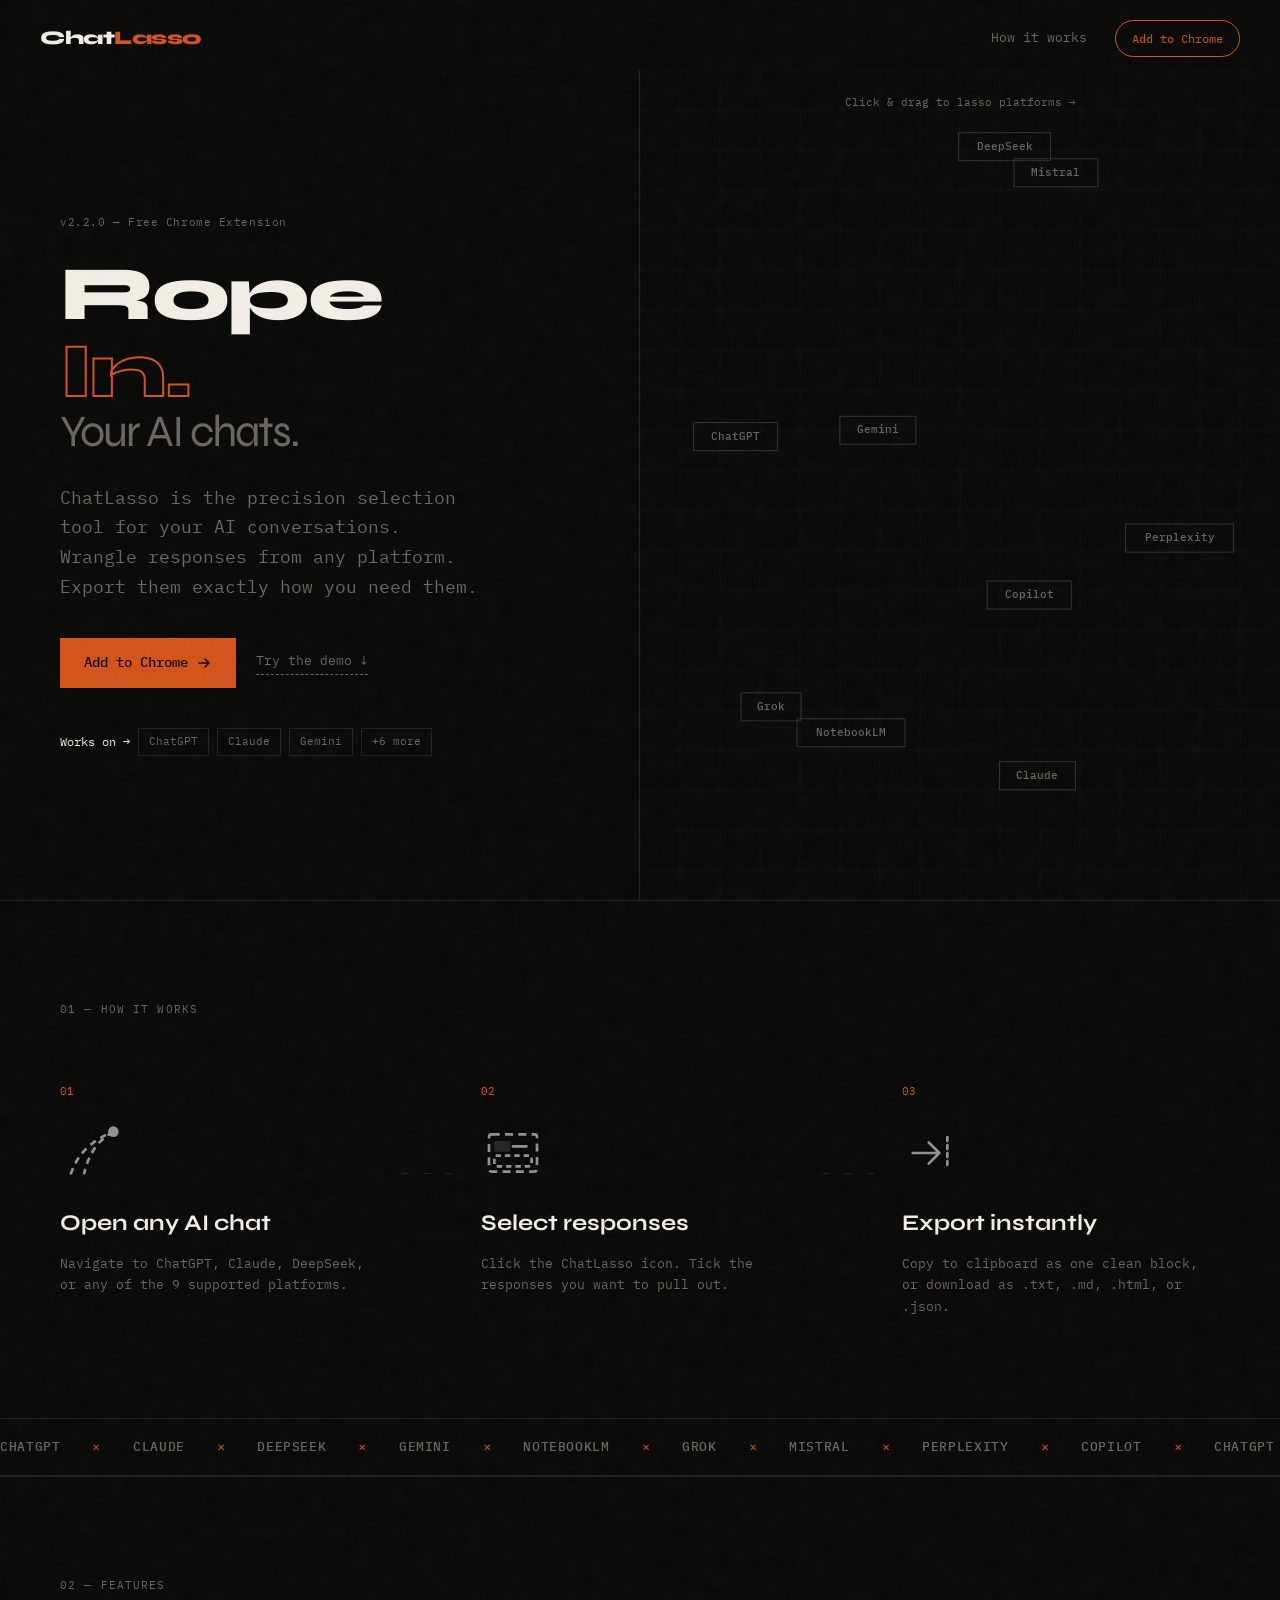
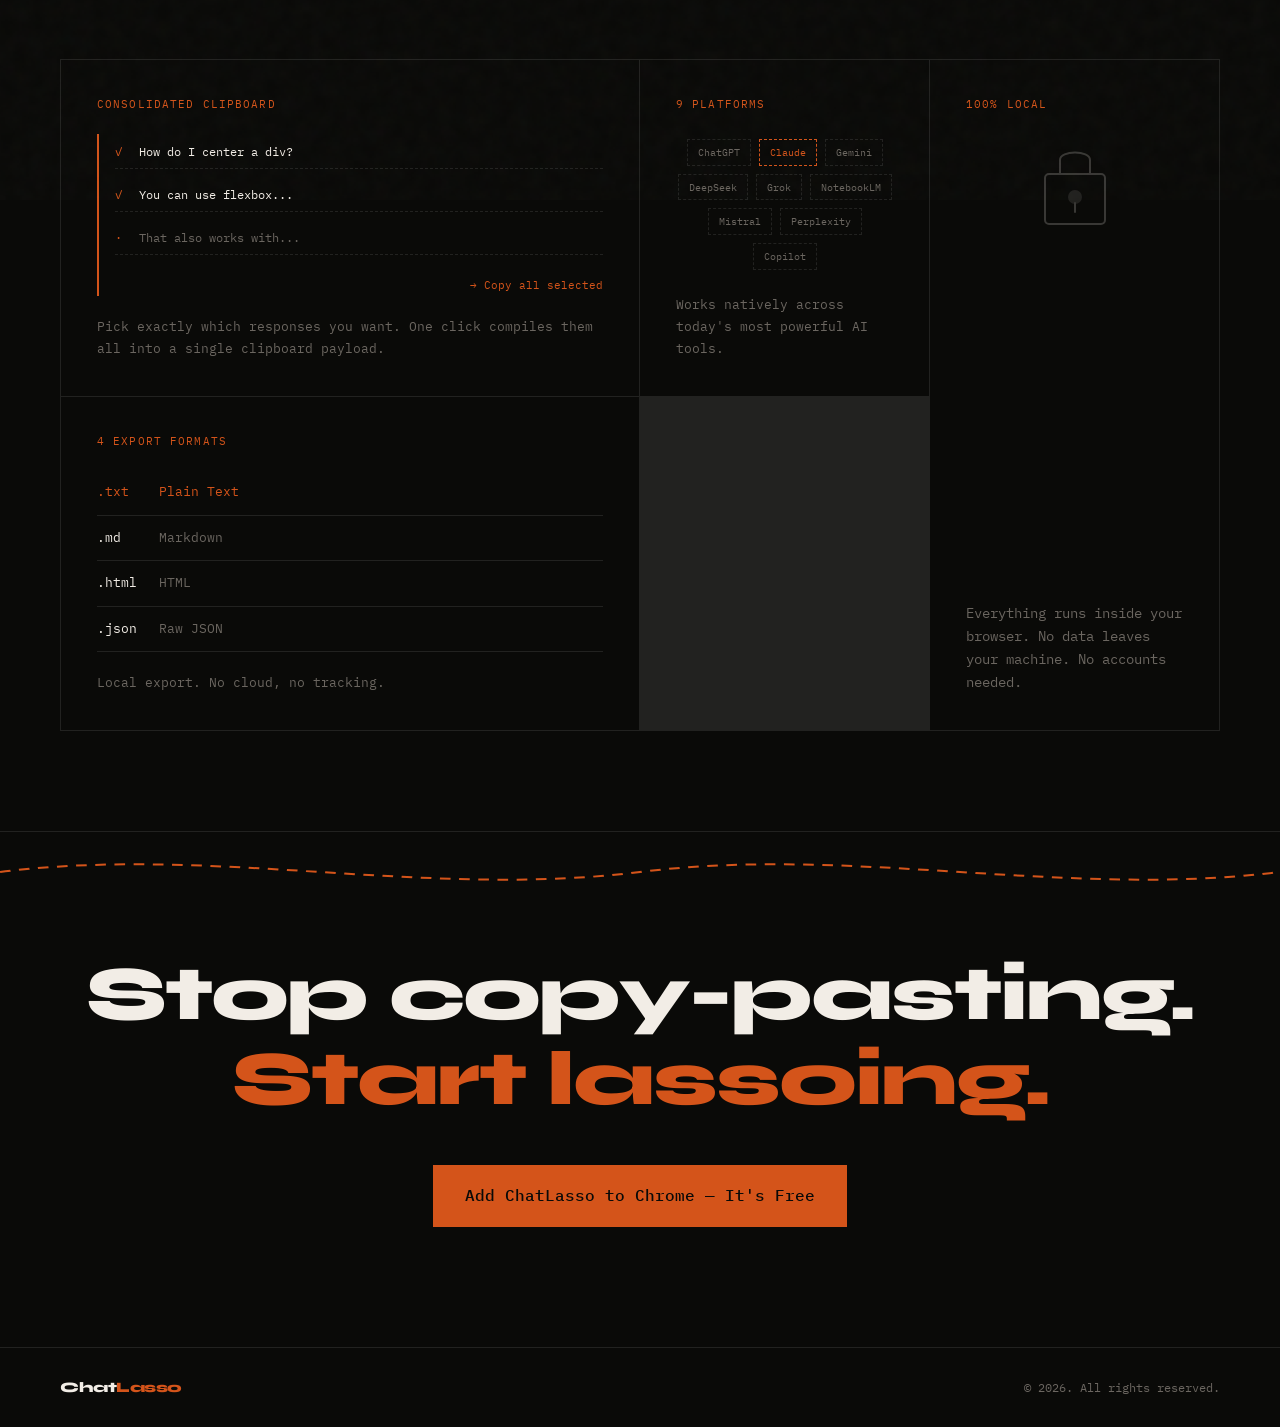
==== chatlasso/index.html @ 6cc5a61e "Add ChatLasso landing page and Privacy Policy" ====
<!DOCTYPE html>
<html lang="en">
<head>
    <meta charset="UTF-8">
    <meta name="viewport" content="width=device-width, initial-scale=1.0">
    <title>ChatLasso — Rope In Your AI Chats</title>
    <meta name="description" content="Draw a lasso around any AI conversation. Select, grab, and export. Works on ChatGPT, Claude, Gemini, DeepSeek, Grok, and more.">
    <link rel="preconnect" href="https://fonts.googleapis.com">
    <link href="https://fonts.googleapis.com/css2?family=Syne:wght@400;700;800&family=IBM+Plex+Mono:wght@400;500&display=swap" rel="stylesheet">
    <link rel="stylesheet" href="style.css">
</head>
<body>

<!-- Grain texture overlay -->
<div class="grain" aria-hidden="true"></div>

<!-- NAV -->
<nav id="nav">
    <a href="/" class="wordmark">Chat<span>Lasso</span></a>
    <div class="nav-right">
        <a href="#how" class="nav-link">How it works</a>
        <a href="#" class="cta-pill" id="navCta">Add to Chrome</a>
    </div>
</nav>

<!-- HERO -->
<section class="hero" id="hero">

    <!-- Left column: Typography -->
    <div class="hero-text">
        <p class="eyebrow mono">v2.2.0 — Free Chrome Extension</p>
        <h1>
            <span class="block-line">Rope</span>
            <span class="block-line accent-stroke">In.</span>
            <span class="block-line thin">Your AI chats.</span>
        </h1>
        <p class="hero-body">
            ChatLasso is the precision selection tool for your AI conversations. 
            Wrangle responses from any platform. Export them exactly how you need them.
        </p>
        <div class="hero-actions">
            <a href="#" class="btn-solid" id="heroCta">
                <span>Add to Chrome</span>
                <svg width="16" height="16" viewBox="0 0 16 16" fill="none"><path d="M3 8h10M9 4l4 4-4 4" stroke="currentColor" stroke-width="1.5" stroke-linecap="round" stroke-linejoin="round"/></svg>
            </a>
            <a href="#demo" class="btn-ghost">Try the demo ↓</a>
        </div>
        <div class="platform-list">
            <span class="mono small">Works on →</span>
            <span class="chip">ChatGPT</span>
            <span class="chip">Claude</span>
            <span class="chip">Gemini</span>
            <span class="chip">+6 more</span>
        </div>
    </div>

    <!-- Right column: Live lasso demo -->
    <div class="hero-demo" id="demo">
        <p class="demo-hint mono" id="demoHint">Click &amp; drag to lasso platforms →</p>
        <canvas id="lassoCanvas"></canvas>
        <!-- Floating platform chips rendered by JS -->
        <div class="captured-list" id="capturedList">
            <p class="mono small" id="capturedLabel" style="display:none;">Captured</p>
            <div id="capturedItems"></div>
        </div>
    </div>

</section>

<!-- HOW IT WORKS -->
<section class="how" id="how">
    <p class="section-label mono">01 — How it works</p>
    <div class="steps">
        <div class="step">
            <div class="step-num mono">01</div>
            <div class="step-icon">
                <svg viewBox="0 0 48 48" fill="none" stroke="currentColor" stroke-width="2">
                    <path d="M8 40 C12 28 20 16 40 8" stroke-dasharray="5 4"/>
                    <circle cx="40" cy="8" r="3" fill="currentColor"/>
                    <path d="M40 8 C30 14 22 22 18 40" stroke-dasharray="5 4"/>
                </svg>
            </div>
            <h3>Open any AI chat</h3>
            <p>Navigate to ChatGPT, Claude, DeepSeek, or any of the 9 supported platforms.</p>
        </div>
        <div class="step-divider" aria-hidden="true">— — —</div>
        <div class="step">
            <div class="step-num mono">02</div>
            <div class="step-icon">
                <svg viewBox="0 0 48 48" fill="none" stroke="currentColor" stroke-width="2">
                    <rect x="6" y="10" width="36" height="28" rx="2" stroke-dasharray="6 4"/>
                    <rect x="10" y="15" width="12" height="8" rx="1" fill="currentColor" opacity="0.2" stroke="none"/>
                    <rect x="10" y="26" width="28" height="8" rx="1" stroke="currentColor" stroke-dasharray="4 3"/>
                    <path d="M24 19 h10" stroke-linecap="round"/>
                </svg>
            </div>
            <h3>Select responses</h3>
            <p>Click the ChatLasso icon. Tick the responses you want to pull out.</p>
        </div>
        <div class="step-divider" aria-hidden="true">— — —</div>
        <div class="step">
            <div class="step-num mono">03</div>
            <div class="step-icon">
                <svg viewBox="0 0 48 48" fill="none" stroke="currentColor" stroke-width="2">
                    <path d="M8 24 H28 M20 16 L28 24 L20 32" stroke-linecap="round" stroke-linejoin="round"/>
                    <path d="M34 12 V36" stroke-linecap="round" stroke-dasharray="3 3"/>
                </svg>
            </div>
            <h3>Export instantly</h3>
            <p>Copy to clipboard as one clean block, or download as .txt, .md, .html, or .json.</p>
        </div>
    </div>
</section>

<!-- PLATFORMS TICKER -->
<div class="ticker-wrapper" aria-label="Supported platforms">
    <div class="ticker">
        <div class="ticker-track">
            <span>ChatGPT</span><span class="dot" aria-hidden="true">✕</span>
            <span>Claude</span><span class="dot" aria-hidden="true">✕</span>
            <span>DeepSeek</span><span class="dot" aria-hidden="true">✕</span>
            <span>Gemini</span><span class="dot" aria-hidden="true">✕</span>
            <span>NotebookLM</span><span class="dot" aria-hidden="true">✕</span>
            <span>Grok</span><span class="dot" aria-hidden="true">✕</span>
            <span>Mistral</span><span class="dot" aria-hidden="true">✕</span>
            <span>Perplexity</span><span class="dot" aria-hidden="true">✕</span>
            <span>Copilot</span><span class="dot" aria-hidden="true">✕</span>
            <!-- Duplicate -->
            <span>ChatGPT</span><span class="dot" aria-hidden="true">✕</span>
            <span>Claude</span><span class="dot" aria-hidden="true">✕</span>
            <span>DeepSeek</span><span class="dot" aria-hidden="true">✕</span>
            <span>Gemini</span><span class="dot" aria-hidden="true">✕</span>
            <span>NotebookLM</span><span class="dot" aria-hidden="true">✕</span>
            <span>Grok</span><span class="dot" aria-hidden="true">✕</span>
            <span>Mistral</span><span class="dot" aria-hidden="true">✕</span>
            <span>Perplexity</span><span class="dot" aria-hidden="true">✕</span>
            <span>Copilot</span><span class="dot" aria-hidden="true">✕</span>
        </div>
    </div>
</div>

<!-- FEATURES BENTO -->
<section class="bento" id="features">
    <p class="section-label mono">02 — Features</p>
    <div class="bento-grid">
        <div class="bento-card wide">
            <div class="bento-label mono">Consolidated Clipboard</div>
            <div class="bento-visual clipboard-vis">
                <div class="clip-line"><span class="clip-check">✓</span> <span>How do I center a div?</span></div>
                <div class="clip-line"><span class="clip-check">✓</span> <span>You can use flexbox...</span></div>
                <div class="clip-line inactive"><span class="clip-check">·</span> <span>That also works with...</span></div>
                <div class="clip-arrow mono">→ Copy all selected</div>
            </div>
            <p>Pick exactly which responses you want. One click compiles them all into a single clipboard payload.</p>
        </div>
        <div class="bento-card">
            <div class="bento-label mono">9 Platforms</div>
            <div class="bento-visual platform-vis">
                <div class="platform-orbit" id="orbitVis"></div>
            </div>
            <p>Works natively across today's most powerful AI tools.</p>
        </div>
        <div class="bento-card">
            <div class="bento-label mono">4 Export Formats</div>
            <div class="bento-visual format-vis">
                <div class="format-row active"><span class="mono">.txt</span> Plain Text</div>
                <div class="format-row"><span class="mono">.md</span> Markdown</div>
                <div class="format-row"><span class="mono">.html</span> HTML</div>
                <div class="format-row"><span class="mono">.json</span> Raw JSON</div>
            </div>
            <p>Local export. No cloud, no tracking.</p>
        </div>
        <div class="bento-card tall privacy-card">
            <div class="bento-label mono">100% Local</div>
            <div class="bento-visual lock-vis">
                <svg viewBox="0 0 80 100" fill="none" stroke="currentColor" stroke-width="2">
                    <rect x="10" y="40" width="60" height="50" rx="4"/>
                    <path d="M25 40 V26 C25 16 55 16 55 26 V40"/>
                    <circle cx="40" cy="63" r="6" fill="currentColor" opacity="0.5"/>
                    <line x1="40" y1="69" x2="40" y2="78" stroke-linecap="round"/>
                </svg>
            </div>
            <p>Everything runs inside your browser. No data leaves your machine. No accounts needed.</p>
        </div>
    </div>
</section>

<!-- FINAL CTA -->
<section class="final-cta">
    <div class="cta-rope" aria-hidden="true">
        <svg viewBox="0 0 1200 120" preserveAspectRatio="none">
            <path d="M0,60 C200,20 400,100 600,60 C800,20 1000,100 1200,60" 
                  stroke="var(--accent)" stroke-width="3" fill="none" stroke-dasharray="10 8"
                  class="rope-line"/>
        </svg>
    </div>
    <h2>Stop copy-pasting.<br><span>Start lassoing.</span></h2>
    <a href="#" class="btn-solid large">Add ChatLasso to Chrome — It's Free</a>
</section>

<footer class="footer">
    <span class="wordmark small">Chat<span>Lasso</span></span>
    <span class="mono small muted">© 2026. All rights reserved.</span>
</footer>

<script src="script.js"></script>
</body>
</html>
---- chatlasso/style.css ----
/* ============================================
   CHATLASSO — Design System
   Concept: Lasso / Graphic Selection Tool
   Palette: Pure Black, Warm White, Raw Sienna
   ============================================ */

:root {
    --black:    #0a0a08;
    --white:    #f2ede6;
    --muted:    #6b6660;
    --border:   #222220;
    --accent:   #d4541a;     /* Raw Sienna — no gradients */
    --accent-h: #b8420f;     /* Hover darkened */

    --font-display: 'Syne', sans-serif;
    --font-mono:    'IBM Plex Mono', monospace;
}

/* ====== RESET ====== */
*, *::before, *::after { box-sizing: border-box; margin: 0; padding: 0; }
html { scroll-behavior: smooth; font-size: 16px; }

body {
    background: var(--black);
    color: var(--white);
    font-family: var(--font-display);
    line-height: 1.6;
    overflow-x: hidden;
}

a { text-decoration: none; color: inherit; }

/* ====== GRAIN ====== */
.grain {
    position: fixed;
    inset: -200%;
    width: 400%;
    height: 400%;
    background-image: url("data:image/svg+xml,%3Csvg viewBox='0 0 256 256' xmlns='http://www.w3.org/2000/svg'%3E%3Cfilter id='noise'%3E%3CfeTurbulence type='fractalNoise' baseFrequency='0.9' numOctaves='4' stitchTiles='stitch'/%3E%3C/filter%3E%3Crect width='100%25' height='100%25' filter='url(%23noise)'/%3E%3C/svg%3E");
    opacity: 0.028;
    pointer-events: none;
    z-index: 9999;
    animation: grain-shift 0.5s steps(1) infinite;
}

@keyframes grain-shift {
    0%  { transform: translate(0,   0); }
    20% { transform: translate(-3%, -5%); }
    40% { transform: translate(-6%,  3%); }
    60% { transform: translate(3%, -2%); }
    80% { transform: translate(-2%,  6%); }
   100% { transform: translate(5%, -3%); }
}

/* ====== TYPE ====== */
.mono { font-family: var(--font-mono); }
.small { font-size: 0.75rem; }
.muted { color: var(--muted); }
.accent-stroke {
    color: transparent;
    -webkit-text-stroke: 2px var(--accent);
}

/* ====== NAV ====== */
#nav {
    position: fixed; top: 0; left: 0; width: 100%;
    display: flex; align-items: center; justify-content: space-between;
    padding: 20px 40px;
    z-index: 100;
    border-bottom: 1px solid transparent;
    transition: border-color 0.3s, background 0.3s;
}
#nav.scrolled {
    background: var(--black);
    border-color: var(--border);
}
.nav-right { display: flex; align-items: center; gap: 28px; }
.nav-link {
    font-family: var(--font-mono);
    font-size: 0.8rem;
    color: var(--muted);
    transition: color 0.2s;
}
.nav-link:hover { color: var(--white); }
.wordmark {
    font-size: 1.2rem;
    font-weight: 800;
    letter-spacing: -0.5px;
}
.wordmark span { color: var(--accent); }
.wordmark.small { font-size: 0.9rem; }

.cta-pill {
    font-family: var(--font-mono);
    font-size: 0.75rem;
    padding: 8px 16px;
    border: 1px solid var(--accent);
    color: var(--accent);
    border-radius: 100px;
    transition: background 0.2s, color 0.2s;
}
.cta-pill:hover { background: var(--accent); color: var(--black); }

/* ====== HERO ====== */
.hero {
    min-height: 100vh;
    display: grid;
    grid-template-columns: 1fr 1fr;
    gap: 0;
    padding-top: 70px;
}

/* Left */
.hero-text {
    padding: 80px 40px 80px 60px;
    display: flex;
    flex-direction: column;
    justify-content: center;
    border-right: 1px solid var(--border);
}

.eyebrow {
    font-size: 0.7rem;
    color: var(--muted);
    margin-bottom: 24px;
    letter-spacing: 0.05em;
}

h1 {
    font-size: clamp(3.5rem, 6vw, 5.5rem);
    font-weight: 800;
    line-height: 1.0;
    letter-spacing: -2px;
    margin-bottom: 28px;
}

.block-line { display: block; }
.thin { font-weight: 400; font-size: clamp(2rem, 3.5vw, 3.5rem); color: var(--muted); }

.hero-body {
    font-size: 1.1rem;
    color: var(--muted);
    max-width: 420px;
    margin-bottom: 36px;
    font-family: var(--font-mono);
    line-height: 1.7;
}

.hero-actions {
    display: flex;
    align-items: center;
    gap: 20px;
    margin-bottom: 40px;
}

.btn-solid {
    display: inline-flex;
    align-items: center;
    gap: 8px;
    padding: 14px 24px;
    background: var(--accent);
    color: var(--black);
    font-family: var(--font-mono);
    font-size: 0.85rem;
    font-weight: 500;
    border: none;
    cursor: pointer;
    transition: background 0.2s, transform 0.1s;
}
.btn-solid:hover { background: var(--accent-h); }
.btn-solid:active { transform: scale(0.98); }
.btn-solid.large { font-size: 1rem; padding: 18px 32px; }

.btn-ghost {
    font-family: var(--font-mono);
    font-size: 0.8rem;
    color: var(--muted);
    border-bottom: 1px dashed var(--muted);
    padding-bottom: 2px;
    transition: color 0.2s, border-color 0.2s;
}
.btn-ghost:hover { color: var(--white); border-color: var(--white); }

.platform-list {
    display: flex;
    align-items: center;
    gap: 8px;
    flex-wrap: wrap;
}

.chip {
    font-family: var(--font-mono);
    font-size: 0.7rem;
    padding: 4px 10px;
    border: 1px solid var(--border);
    color: var(--muted);
}

/* Right — Demo */
.hero-demo {
    position: relative;
    overflow: hidden;
    background: var(--black);
    cursor: crosshair;
    min-height: 80vh;
}

.demo-hint {
    position: absolute;
    top: 24px;
    left: 0;
    right: 0;
    text-align: center;
    font-size: 0.7rem;
    color: var(--muted);
    pointer-events: none;
    z-index: 10;
    transition: opacity 0.4s;
}

#lassoCanvas {
    position: absolute;
    inset: 0;
    width: 100%;
    height: 100%;
}

.captured-list {
    position: absolute;
    bottom: 24px;
    left: 24px;
    right: 24px;
    background: var(--black);
    border: 1px solid var(--border);
    padding: 16px;
    z-index: 20;
    display: none;
    max-height: 180px;
    overflow-y: auto;
}

.captured-list.visible { display: block; }

#capturedItems {
    display: flex;
    flex-direction: column;
    gap: 6px;
    margin-top: 8px;
}

.captured-chip {
    font-family: var(--font-mono);
    font-size: 0.75rem;
    padding: 6px 10px;
    border: 1px solid var(--accent);
    color: var(--accent);
    display: flex;
    align-items: center;
    gap: 8px;
    animation: capture-in 0.25s ease-out;
}

@keyframes capture-in {
    from { opacity: 0; transform: translateX(-8px); }
    to   { opacity: 1; transform: translateX(0); }
}

.captured-chip::before { content: "✓"; }

/* ====== HOW IT WORKS ====== */
.how {
    padding: 100px 60px;
    border-top: 1px solid var(--border);
}

.section-label {
    font-size: 0.7rem;
    color: var(--muted);
    letter-spacing: 0.1em;
    text-transform: uppercase;
    margin-bottom: 64px;
}

.steps {
    display: flex;
    align-items: flex-start;
    gap: 24px;
}

.step {
    flex: 1;
}

.step-num {
    font-size: 0.7rem;
    color: var(--accent);
    margin-bottom: 20px;
}

.step-icon {
    width: 64px;
    height: 64px;
    margin-bottom: 20px;
    color: var(--white);
    opacity: 0.6;
}
.step-icon svg { width: 100%; height: 100%; }

.step h3 {
    font-size: 1.4rem;
    font-weight: 700;
    margin-bottom: 12px;
}

.step p {
    font-family: var(--font-mono);
    font-size: 0.8rem;
    color: var(--muted);
    line-height: 1.7;
}

.step-divider {
    font-family: var(--font-mono);
    font-size: 0.75rem;
    color: var(--border);
    margin-top: 80px;
    white-space: nowrap;
    letter-spacing: 4px;
}

/* ====== TICKER ====== */
.ticker-wrapper {
    border-top: 1px solid var(--border);
    border-bottom: 1px solid var(--border);
    overflow: hidden;
    padding: 18px 0;
}

.ticker-track {
    display: flex;
    align-items: center;
    gap: 32px;
    white-space: nowrap;
    animation: ticker-scroll 25s linear infinite;
    width: max-content;
}

@keyframes ticker-scroll {
    from { transform: translateX(0); }
    to   { transform: translateX(-50%); }
}

.ticker-track span {
    font-family: var(--font-mono);
    font-size: 0.8rem;
    font-weight: 500;
    letter-spacing: 0.05em;
    text-transform: uppercase;
    color: var(--muted);
}
.ticker-track .dot { color: var(--accent); font-size: 0.6rem; }

/* ====== BENTO ====== */
.bento {
    padding: 100px 60px;
    border-top: 1px solid var(--border);
}

.bento-grid {
    display: grid;
    grid-template-columns: 2fr 1fr 1fr;
    grid-template-rows: auto auto;
    gap: 1px;
    background: var(--border);
    border: 1px solid var(--border);
}

.bento-card {
    background: var(--black);
    padding: 36px;
    display: flex;
    flex-direction: column;
    gap: 20px;
}

.bento-card.wide { grid-column: 1; grid-row: 1; }
.bento-card.tall { grid-row: 1 / 3; grid-column: 3; }

.bento-label {
    font-size: 0.7rem;
    color: var(--accent);
    letter-spacing: 0.1em;
    text-transform: uppercase;
}

.bento-card > p {
    font-family: var(--font-mono);
    font-size: 0.8rem;
    color: var(--muted);
    line-height: 1.7;
    margin-top: auto;
}

.bento-visual {
    flex: 1;
    min-height: 140px;
    display: flex;
    flex-direction: column;
    justify-content: center;
}

/* Clipboard Visual */
.clipboard-vis {
    gap: 10px;
    border-left: 2px solid var(--accent);
    padding-left: 16px;
}
.clip-line {
    display: flex;
    align-items: center;
    gap: 10px;
    font-family: var(--font-mono);
    font-size: 0.78rem;
    padding: 6px 0;
    border-bottom: 1px dashed var(--border);
    color: var(--white);
}
.clip-line.inactive { color: var(--muted); }
.clip-check { color: var(--accent); width: 14px; flex-shrink: 0; }
.clip-arrow {
    font-size: 0.7rem;
    color: var(--accent);
    margin-top: 12px;
    text-align: right;
}

/* Platform Visual */
.platform-vis { position: relative; align-items: center; }
.platform-orbit {
    display: flex;
    flex-wrap: wrap;
    gap: 8px;
    align-items: center;
    justify-content: center;
}
.orbit-chip {
    font-family: var(--font-mono);
    font-size: 0.65rem;
    padding: 4px 10px;
    border: 1px dashed var(--border);
    color: var(--muted);
    transition: border-color 0.2s, color 0.2s;
}
.orbit-chip.lit { border-color: var(--accent); color: var(--accent); }

/* Format Visual */
.format-vis { gap: 0; }
.format-row {
    display: flex;
    align-items: center;
    gap: 14px;
    padding: 12px 0;
    border-bottom: 1px solid var(--border);
    font-family: var(--font-mono);
    font-size: 0.8rem;
    color: var(--muted);
    transition: color 0.2s;
}
.format-row span { color: var(--white); min-width: 48px; }
.format-row.active { color: var(--accent); }
.format-row.active span { color: var(--accent); }

/* Lock Visual */
.lock-vis {
    align-items: center;
    justify-content: flex-start;
}
.lock-vis svg {
    width: 80px;
    height: 100px;
    color: var(--white);
    opacity: 0.2;
}
.privacy-card p { font-size: 0.85rem; }

/* ====== FINAL CTA ====== */
.final-cta {
    padding: 120px 60px;
    text-align: center;
    border-top: 1px solid var(--border);
    position: relative;
    overflow: hidden;
}

.cta-rope {
    position: absolute;
    top: 0; left: 0; right: 0;
    height: 80px;
    overflow: hidden;
}
.cta-rope svg { width: 100%; height: 100%; }
.rope-line {
    animation: rope-crawl 4s linear infinite;
    stroke-dashoffset: 0;
}
@keyframes rope-crawl {
    to { stroke-dashoffset: -36; }
}

.final-cta h2 {
    font-size: clamp(3rem, 6vw, 5rem);
    font-weight: 800;
    letter-spacing: -2px;
    line-height: 1.1;
    margin-bottom: 44px;
}
.final-cta h2 span { color: var(--accent); }

/* ====== FOOTER ====== */
.footer {
    padding: 28px 60px;
    border-top: 1px solid var(--border);
    display: flex;
    align-items: center;
    justify-content: space-between;
}

/* ====== REVEAL ====== */
.reveal {
    opacity: 0;
    transform: translateY(24px);
    transition: opacity 0.7s ease, transform 0.7s ease;
}
.reveal.visible { opacity: 1; transform: translateY(0); }

/* ====== RESPONSIVE ====== */
@media (max-width: 900px) {
    .hero { grid-template-columns: 1fr; }
    .hero-text { border-right: none; border-bottom: 1px solid var(--border); padding: 80px 24px 48px; }
    .hero-demo { min-height: 60vw; }
    .how { padding: 60px 24px; }
    .steps { flex-direction: column; }
    .step-divider { display: none; }
    .bento { padding: 60px 24px; }
    .bento-grid { grid-template-columns: 1fr; }
    .bento-card.wide, .bento-card.tall { grid-column: auto; grid-row: auto; }
    .final-cta { padding: 80px 24px; }
    .footer { padding: 24px; }
    #nav { padding: 16px 24px; }
}
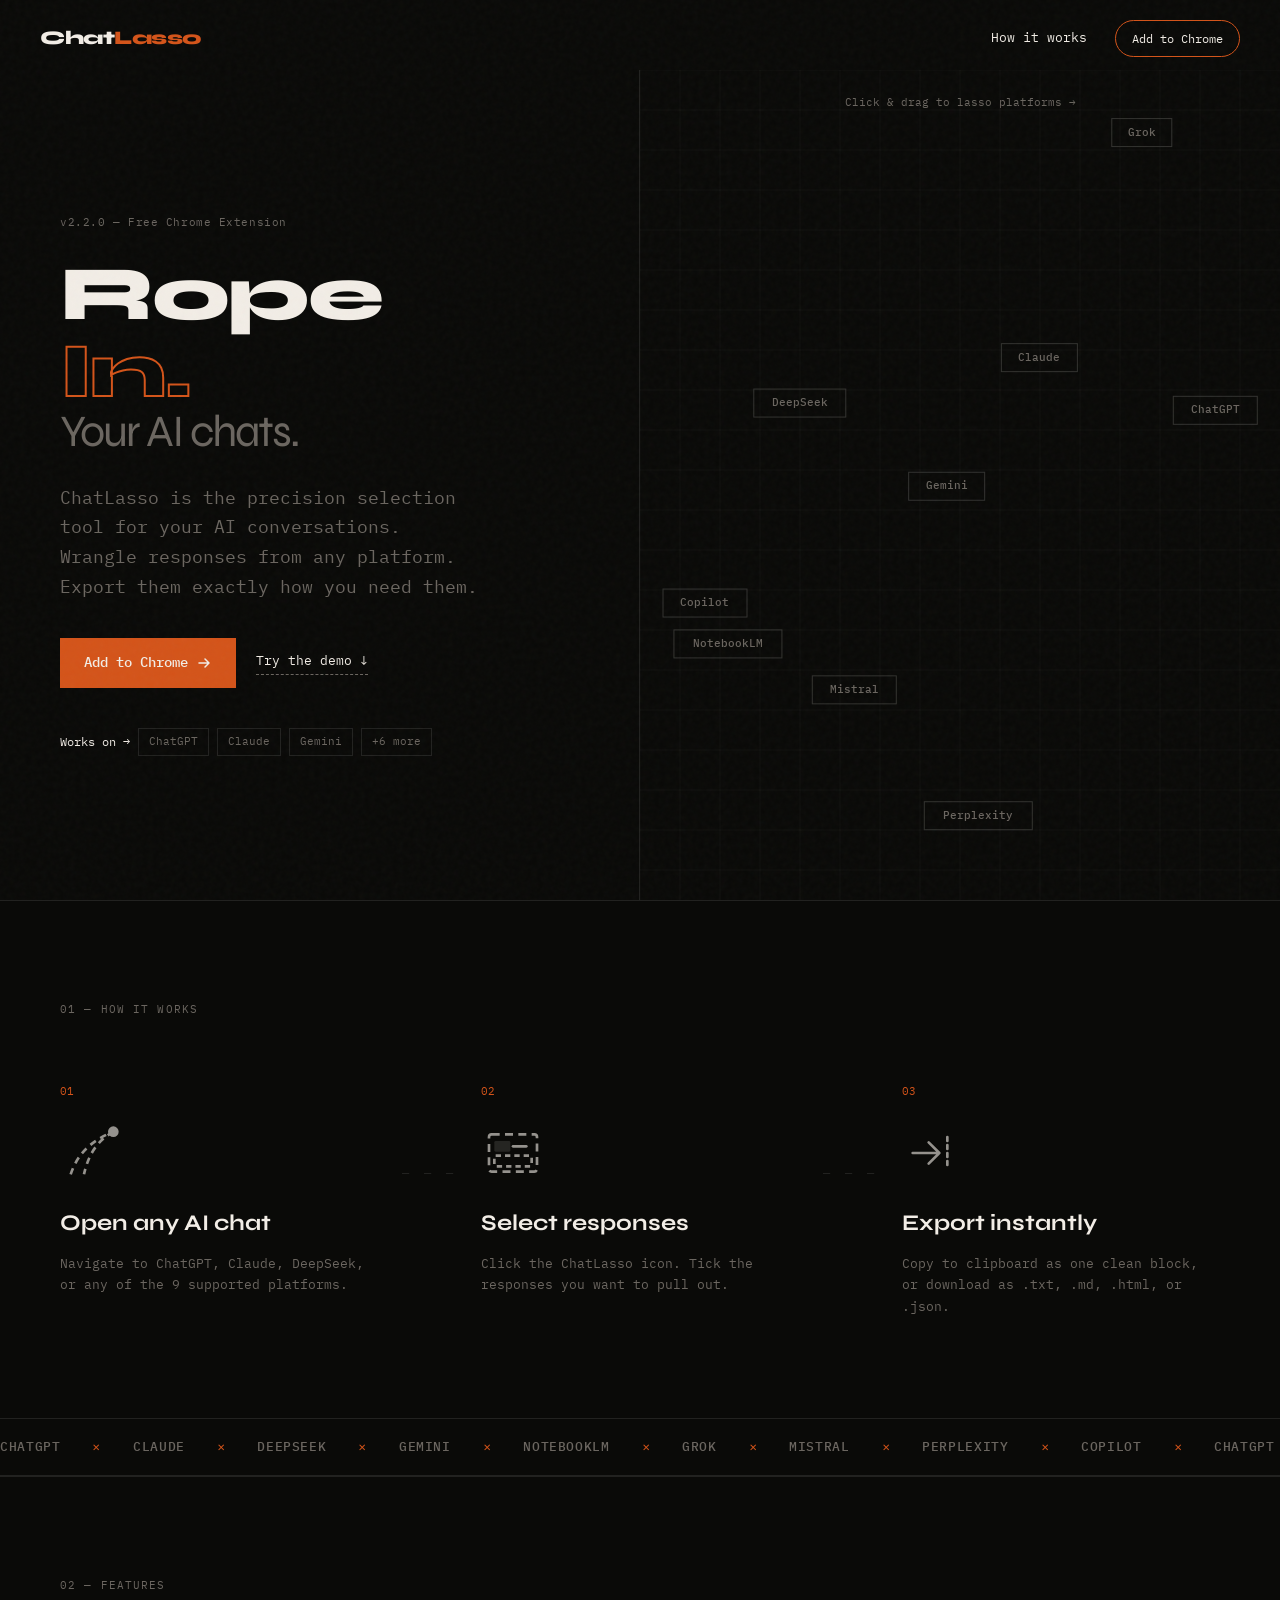
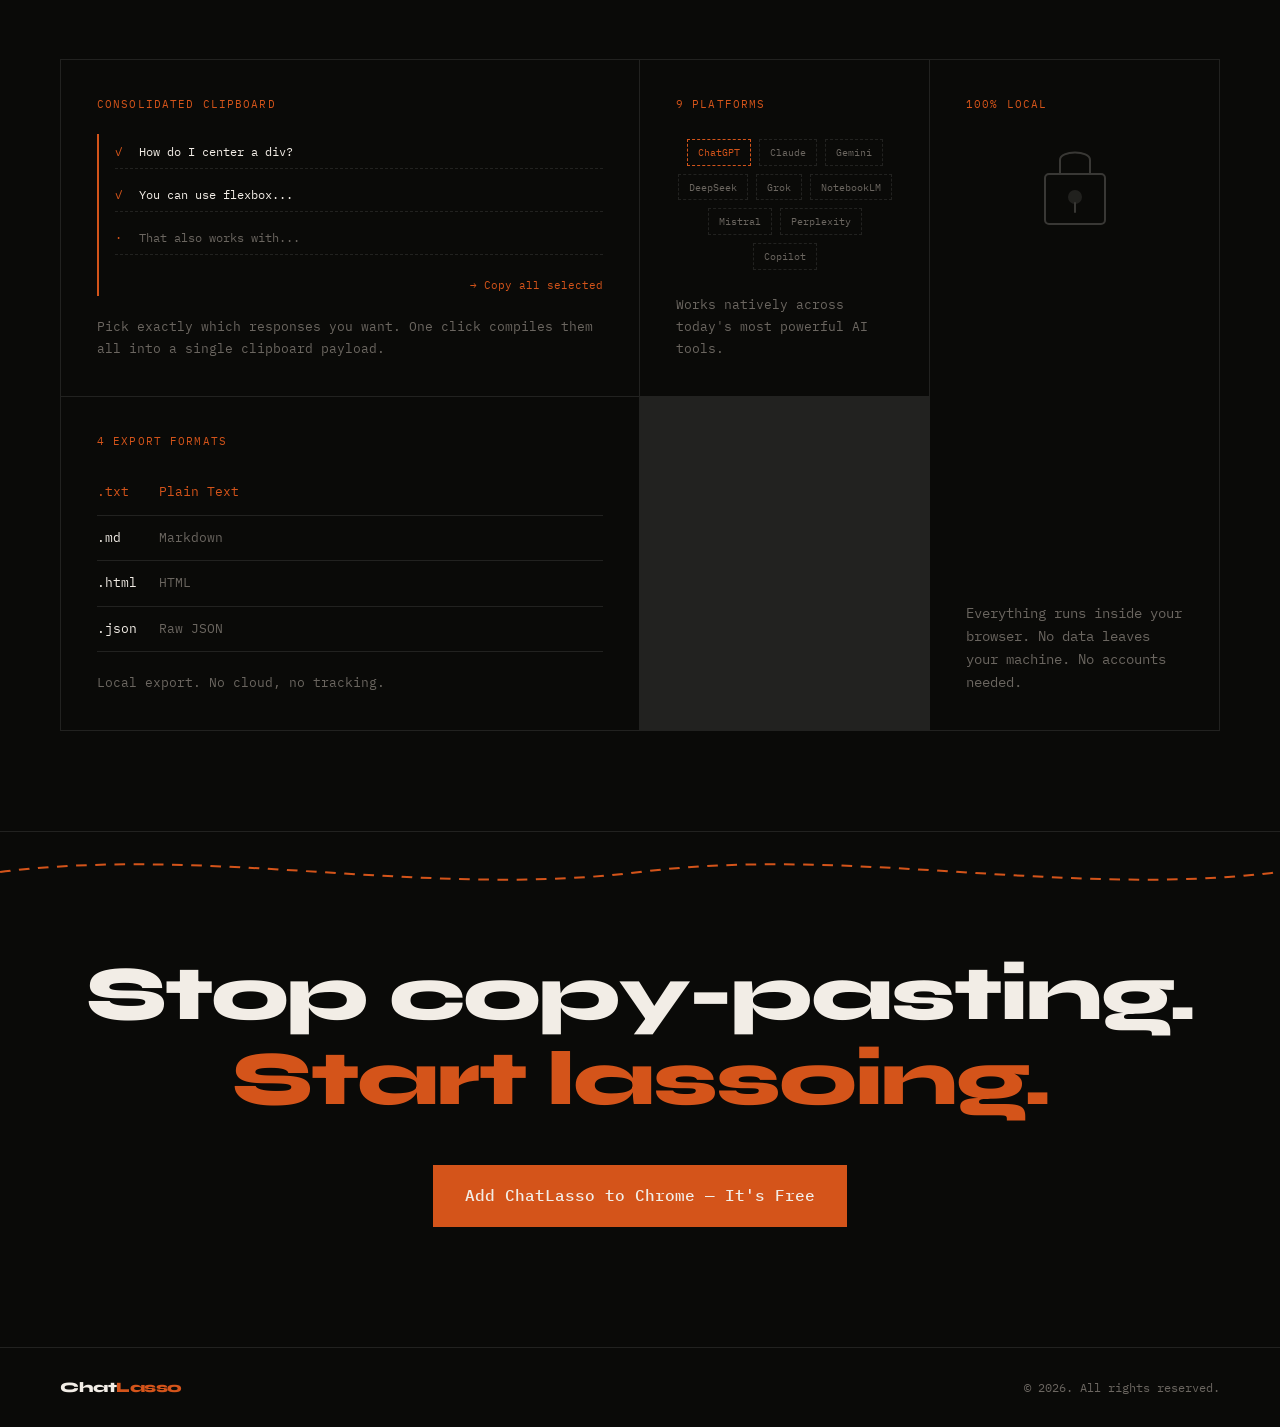
==== commit 450cad66: "seo: add full SEO optimizations for chatlasso page" ====
--- a/chatlasso/index.html
+++ b/chatlasso/index.html
@@ -5,9 +5,97 @@
     <meta name="viewport" content="width=device-width, initial-scale=1.0">
     <title>ChatLasso — Rope In Your AI Chats</title>
     <meta name="description" content="Draw a lasso around any AI conversation. Select, grab, and export. Works on ChatGPT, Claude, Gemini, DeepSeek, Grok, and more.">
+    <meta name="keywords" content="ChatLasso, AI chat exporter, ChatGPT export, Claude export, AI conversation exporter, Chrome extension, AI chat organizer">
+    <meta name="author" content="INTITECH">
+    <meta name="robots" content="index, follow, max-image-preview:large, max-snippet:-1, max-video-preview:-1">
+
+    <!-- Canonical URL -->
+    <link rel="canonical" href="https://intitech.dev/chatlasso/">
+
+    <!-- Open Graph / Facebook / LinkedIn -->
+    <meta property="og:type" content="website">
+    <meta property="og:url" content="https://intitech.dev/chatlasso/">
+    <meta property="og:title" content="ChatLasso — Rope In Your AI Chats">
+    <meta property="og:description" content="Draw a lasso around any AI conversation. Select, grab, and export. Works on ChatGPT, Claude, Gemini, DeepSeek, Grok, and more.">
+    <meta property="og:image" content="https://intitech.dev/favicon.svg">
+    <meta property="og:image:width" content="512">
+    <meta property="og:image:height" content="512">
+    <meta property="og:image:type" content="image/svg+xml">
+    <meta property="og:site_name" content="ChatLasso">
+
+    <!-- Twitter Cards -->
+    <meta name="twitter:card" content="summary_large_image">
+    <meta name="twitter:url" content="https://intitech.dev/chatlasso/">
+    <meta name="twitter:title" content="ChatLasso — Rope In Your AI Chats">
+    <meta name="twitter:description" content="Draw a lasso around any AI conversation. Select, grab, and export. Works on ChatGPT, Claude, Gemini, DeepSeek, Grok, and more.">
+    <meta name="twitter:image" content="https://intitech.dev/favicon.svg">
+    <meta name="twitter:site" content="@intitechdev">
+    <meta name="twitter:creator" content="@intitechdev">
+
+    <!-- Icons -->
+    <link rel="icon" type="image/svg+xml" href="/favicon.svg">
+    <link rel="apple-touch-icon" href="/favicon.svg">
+
+    <!-- Theme Color -->
+    <meta name="theme-color" content="#0a0a08">
+
     <link rel="preconnect" href="https://fonts.googleapis.com">
+    <link rel="preconnect" href="https://fonts.gstatic.com" crossorigin>
     <link href="https://fonts.googleapis.com/css2?family=Syne:wght@400;700;800&family=IBM+Plex+Mono:wght@400;500&display=swap" rel="stylesheet">
     <link rel="stylesheet" href="style.css">
+
+    <!-- Schema.org Structured Data -->
+    <script type="application/ld+json">
+    {
+      "@context": "https://schema.org",
+      "@graph": [
+        {
+          "@type": "SoftwareApplication",
+          "@id": "https://intitech.dev/chatlasso/#application",
+          "name": "ChatLasso",
+          "url": "https://intitech.dev/chatlasso/",
+          "applicationCategory": "BrowserExtension",
+          "operatingSystem": "Chrome, Chromium-based browsers",
+          "offers": {
+            "@type": "Offer",
+            "price": "0",
+            "priceCurrency": "USD"
+          },
+          "description": "ChatLasso is a precision selection tool for AI conversations. Wrangle responses from ChatGPT, Claude, Gemini, DeepSeek, Grok, and more. Export exactly how you need them.",
+          "image": "https://intitech.dev/favicon.svg",
+          "publisher": {
+            "@type": "Organization",
+            "@id": "https://intitech.dev/#organization",
+            "name": "IntiTech",
+            "url": "https://intitech.dev",
+            "logo": "https://intitech.dev/favicon.svg"
+          },
+          "author": {
+            "@type": "Person",
+            "@id": "https://intitech.dev/#person",
+            "name": "Abdulawwal Intisor Mawupego",
+            "url": "https://intitech.dev"
+          }
+        },
+        {
+          "@type": "WebPage",
+          "@id": "https://intitech.dev/chatlasso/#webpage",
+          "url": "https://intitech.dev/chatlasso/",
+          "name": "ChatLasso — Rope In Your AI Chats",
+          "isPartOf": {
+            "@type": "WebSite",
+            "@id": "https://intitech.dev/#website",
+            "name": "IntiTech",
+            "url": "https://intitech.dev"
+          },
+          "about": {
+            "@id": "https://intitech.dev/chatlasso/#application"
+          },
+          "description": "Draw a lasso around any AI conversation. Select, grab, and export. Works on ChatGPT, Claude, Gemini, DeepSeek, Grok, and more."
+        }
+      ]
+    }
+    </script>
 </head>
 <body>
 
@@ -203,6 +291,6 @@
     <span class="mono small muted">© 2026. All rights reserved.</span>
 </footer>
 
-<script src="script.js"></script>
+<script src="script.js" defer></script>
 </body>
 </html>
--- a/chatlasso/style.css
+++ b/chatlasso/style.css
@@ -28,19 +28,25 @@
     overflow-x: hidden;
 }
 
-a { text-decoration: none; color: inherit; }
+a, a:link, a:visited, a:hover, a:active { 
+    text-decoration: none; 
+    color: inherit; 
+}
 
 /* ====== GRAIN ====== */
 .grain {
     position: fixed;
-    inset: -200%;
-    width: 400%;
-    height: 400%;
+    inset: 0;
+    width: 100%;
+    height: 100%;
     background-image: url("data:image/svg+xml,%3Csvg viewBox='0 0 256 256' xmlns='http://www.w3.org/2000/svg'%3E%3Cfilter id='noise'%3E%3CfeTurbulence type='fractalNoise' baseFrequency='0.9' numOctaves='4' stitchTiles='stitch'/%3E%3C/filter%3E%3Crect width='100%25' height='100%25' filter='url(%23noise)'/%3E%3C/svg%3E");
+    background-repeat: repeat;
+    background-size: cover;
     opacity: 0.028;
     pointer-events: none;
     z-index: 9999;
     animation: grain-shift 0.5s steps(1) infinite;
+    contain: paint;
 }
 
 @keyframes grain-shift {
@@ -537,14 +543,102 @@
 @media (max-width: 900px) {
     .hero { grid-template-columns: 1fr; }
     .hero-text { border-right: none; border-bottom: 1px solid var(--border); padding: 80px 24px 48px; }
-    .hero-demo { min-height: 60vw; }
+    .hero-demo { min-height: 44vw; }
+    .ticker-wrapper { display: none; }
     .how { padding: 60px 24px; }
-    .steps { flex-direction: column; }
+    .steps { flex-direction: column; gap: 40px; }
     .step-divider { display: none; }
     .bento { padding: 60px 24px; }
-    .bento-grid { grid-template-columns: 1fr; }
+    .bento-grid { grid-template-columns: 1fr; gap: 24px; }
     .bento-card.wide, .bento-card.tall { grid-column: auto; grid-row: auto; }
     .final-cta { padding: 80px 24px; }
     .footer { padding: 24px; }
     #nav { padding: 16px 24px; }
 }
+
+/* ====== PRINT ====== */
+@media print {
+    .grain, .hero-demo, .ticker-wrapper, .cta-rope, #nav { display: none !important; }
+    body { background: #fff; color: #000; }
+    .hero { min-height: auto; grid-template-columns: 1fr; padding-top: 0; }
+    .hero-text { border-right: none; padding: 20px; }
+    .btn-solid, .btn-ghost { display: none !important; }
+    .footer { border-top: 1px solid #ccc; }
+    .wordmark span { color: #d4541a; }
+    a, a:link { color: #000; text-decoration: underline; }
+}
+
+@media (max-width: 768px) {
+    .nav-right {
+        gap: 12px;
+    }
+
+    .nav-link, .cta-pill {
+        display: none !important;
+        visibility: hidden !important;
+        pointer-events: none !important;
+    }
+    
+    #nav {
+        background: var(--bg) !important;
+        z-index: 1000 !important;
+    }
+
+    .hero-demo {
+        min-height: 350px;
+        border-top: 1px solid var(--border);
+    }
+    
+    h1 {
+        font-size: 3.5rem;
+        letter-spacing: -1px;
+        margin-bottom: 16px;
+    }
+
+    .block-line.accent-stroke {
+        -webkit-text-stroke: 1.5px var(--accent);
+    }
+    
+    .hero-text {
+        padding: 120px 24px 60px;
+    }
+    
+    .thin {
+        font-size: 1.8rem;
+        display: block;
+        margin-top: 8px;
+    }
+    
+    .hero-body {
+        font-size: 1rem;
+        margin-bottom: 32px;
+        max-width: 100%;
+    }
+
+    .hero-actions {
+        flex-direction: column;
+        align-items: stretch;
+        gap: 12px;
+    }
+
+    .hero-actions .btn-solid,
+    .hero-actions .btn-ghost,
+    .final-cta .btn-solid.large {
+        width: 100%;
+        justify-content: center;
+        text-align: center;
+        padding: 16px;
+        font-size: 0.9rem;
+    }
+
+    .bento-card {
+        padding: 24px;
+    }
+
+    .footer {
+        flex-direction: column;
+        gap: 16px;
+        align-items: center;
+        text-align: center;
+    }
+}
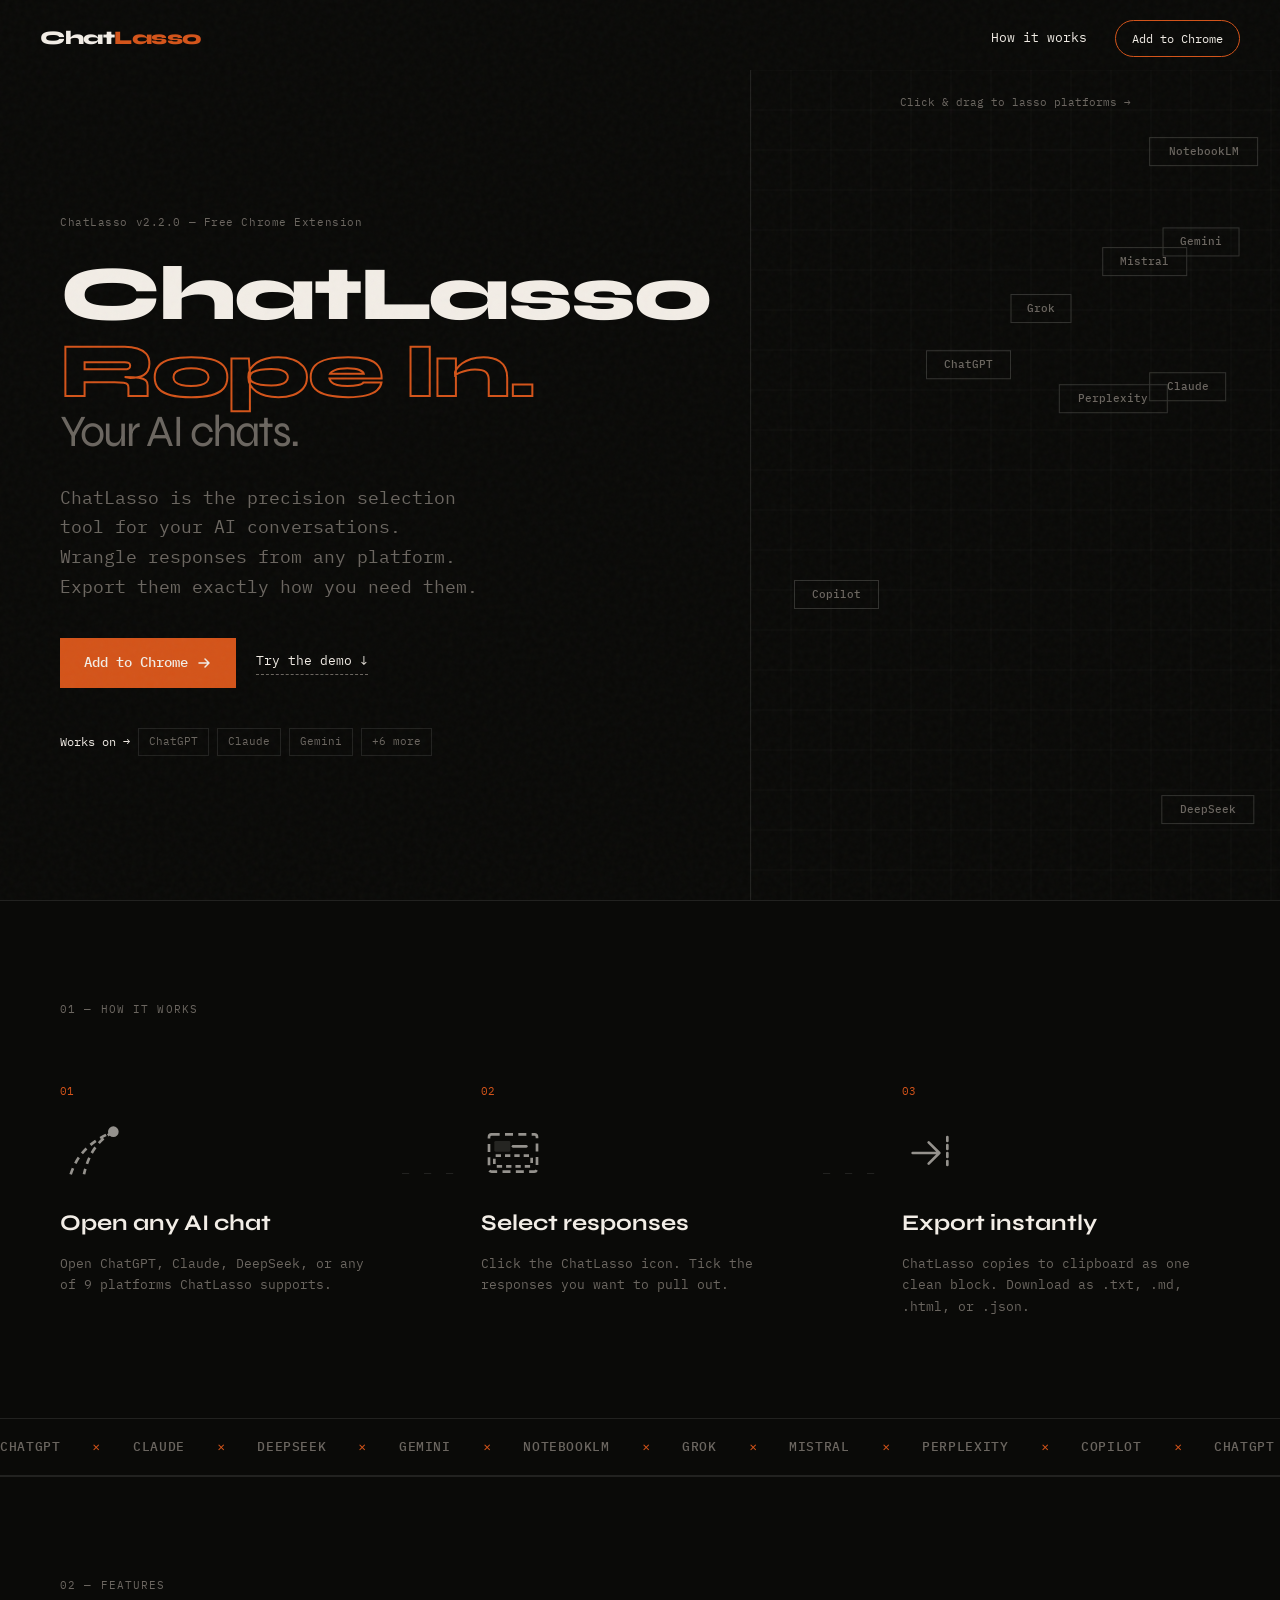
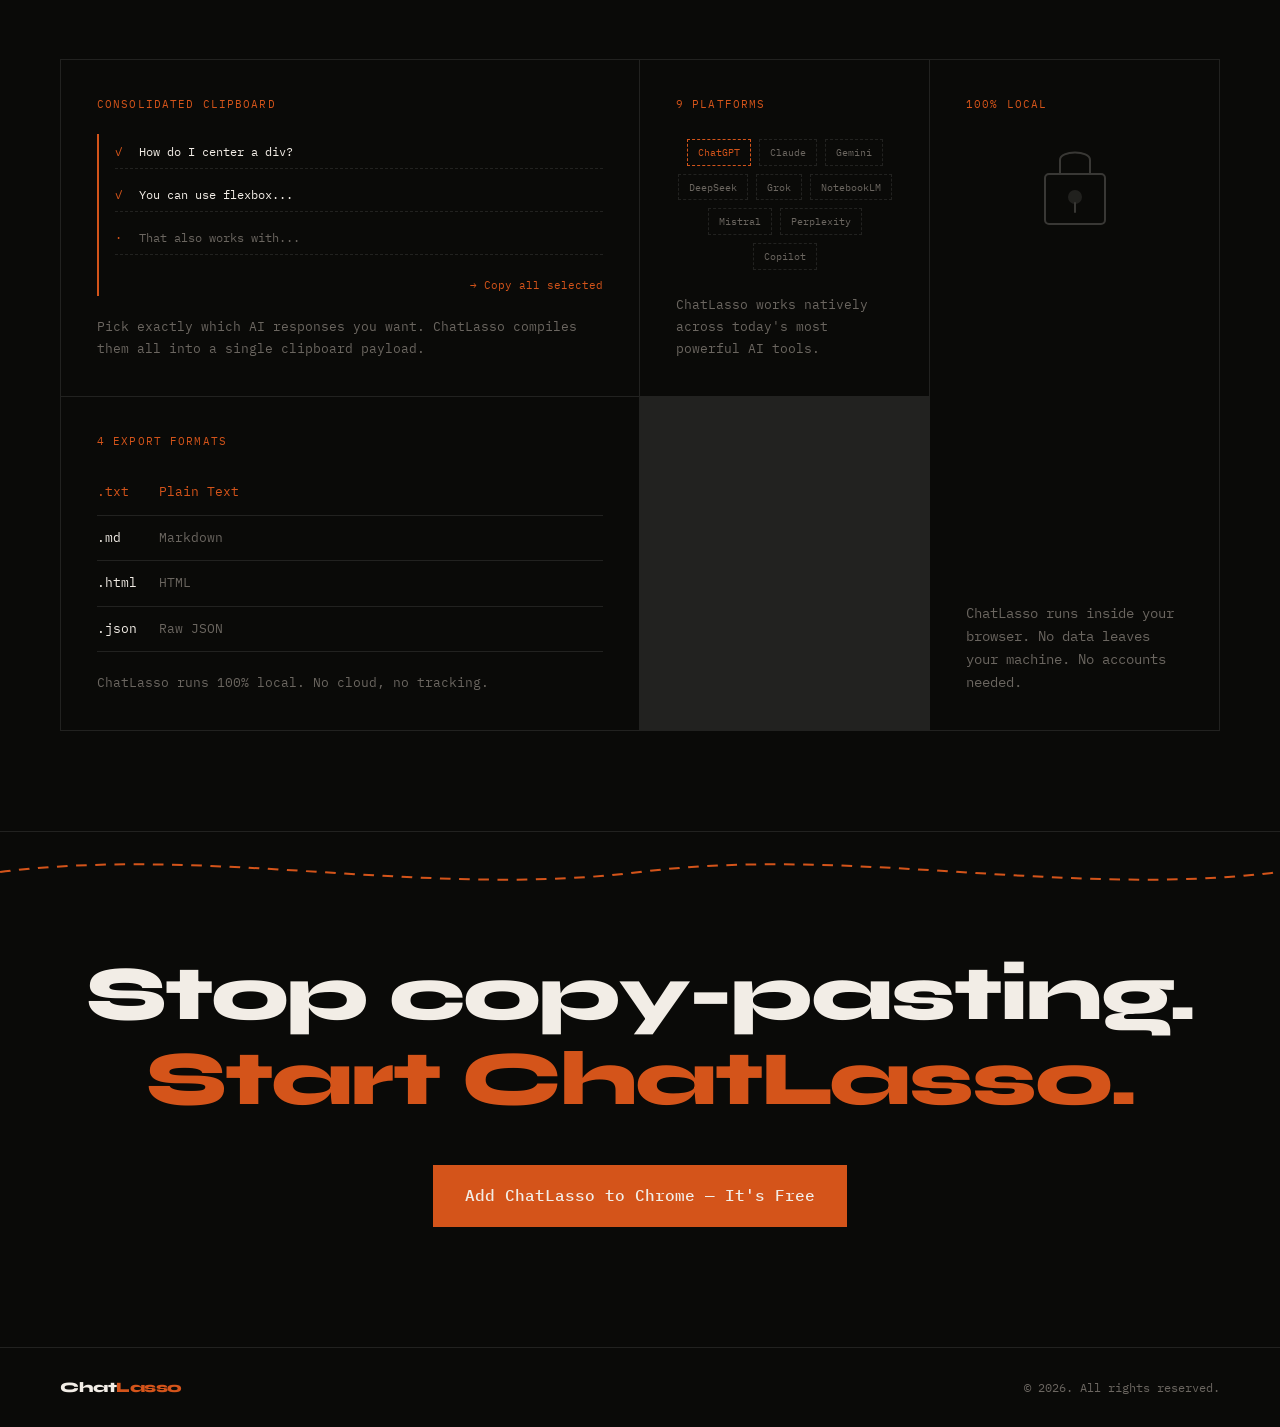
==== commit b844fc85: "seo: ensure ChatLasso brand name appears in all public-facing descriptions and headings" ====
--- a/chatlasso/index.html
+++ b/chatlasso/index.html
@@ -4,7 +4,7 @@
     <meta charset="UTF-8">
     <meta name="viewport" content="width=device-width, initial-scale=1.0">
     <title>ChatLasso — Rope In Your AI Chats</title>
-    <meta name="description" content="Draw a lasso around any AI conversation. Select, grab, and export. Works on ChatGPT, Claude, Gemini, DeepSeek, Grok, and more.">
+    <meta name="description" content="ChatLasso — Rope in your AI chats. Select, grab, and export responses from ChatGPT, Claude, Gemini, DeepSeek, Grok, and more. Free Chrome extension.">
     <meta name="keywords" content="ChatLasso, AI chat exporter, ChatGPT export, Claude export, AI conversation exporter, Chrome extension, AI chat organizer">
     <meta name="author" content="INTITECH">
     <meta name="robots" content="index, follow, max-image-preview:large, max-snippet:-1, max-video-preview:-1">
@@ -16,7 +16,7 @@
     <meta property="og:type" content="website">
     <meta property="og:url" content="https://intitech.dev/chatlasso/">
     <meta property="og:title" content="ChatLasso — Rope In Your AI Chats">
-    <meta property="og:description" content="Draw a lasso around any AI conversation. Select, grab, and export. Works on ChatGPT, Claude, Gemini, DeepSeek, Grok, and more.">
+    <meta property="og:description" content="ChatLasso — Rope in your AI chats. Select, grab, and export responses from ChatGPT, Claude, Gemini, DeepSeek, Grok, and more. Free Chrome extension.">
     <meta property="og:image" content="https://intitech.dev/favicon.svg">
     <meta property="og:image:width" content="512">
     <meta property="og:image:height" content="512">
@@ -27,7 +27,7 @@
     <meta name="twitter:card" content="summary_large_image">
     <meta name="twitter:url" content="https://intitech.dev/chatlasso/">
     <meta name="twitter:title" content="ChatLasso — Rope In Your AI Chats">
-    <meta name="twitter:description" content="Draw a lasso around any AI conversation. Select, grab, and export. Works on ChatGPT, Claude, Gemini, DeepSeek, Grok, and more.">
+    <meta name="twitter:description" content="ChatLasso — Rope in your AI chats. Select, grab, and export responses from ChatGPT, Claude, Gemini, DeepSeek, Grok, and more. Free Chrome extension.">
     <meta name="twitter:image" content="https://intitech.dev/favicon.svg">
     <meta name="twitter:site" content="@intitechdev">
     <meta name="twitter:creator" content="@intitechdev">
@@ -91,7 +91,7 @@
           "about": {
             "@id": "https://intitech.dev/chatlasso/#application"
           },
-          "description": "Draw a lasso around any AI conversation. Select, grab, and export. Works on ChatGPT, Claude, Gemini, DeepSeek, Grok, and more."
+          "description": "ChatLasso — Rope in your AI chats. Select, grab, and export responses from ChatGPT, Claude, Gemini, DeepSeek, Grok, and more. Free Chrome extension."
         }
       ]
     }
@@ -116,10 +116,10 @@
 
     <!-- Left column: Typography -->
     <div class="hero-text">
-        <p class="eyebrow mono">v2.2.0 — Free Chrome Extension</p>
+        <p class="eyebrow mono">ChatLasso v2.2.0 — Free Chrome Extension</p>
         <h1>
-            <span class="block-line">Rope</span>
-            <span class="block-line accent-stroke">In.</span>
+            <span class="block-line">ChatLasso</span>
+            <span class="block-line accent-stroke">Rope In.</span>
             <span class="block-line thin">Your AI chats.</span>
         </h1>
         <p class="hero-body">
@@ -169,7 +169,7 @@
                 </svg>
             </div>
             <h3>Open any AI chat</h3>
-            <p>Navigate to ChatGPT, Claude, DeepSeek, or any of the 9 supported platforms.</p>
+            <p>Open ChatGPT, Claude, DeepSeek, or any of 9 platforms ChatLasso supports.</p>
         </div>
         <div class="step-divider" aria-hidden="true">— — —</div>
         <div class="step">
@@ -195,7 +195,7 @@
                 </svg>
             </div>
             <h3>Export instantly</h3>
-            <p>Copy to clipboard as one clean block, or download as .txt, .md, .html, or .json.</p>
+            <p>ChatLasso copies to clipboard as one clean block. Download as .txt, .md, .html, or .json.</p>
         </div>
     </div>
 </section>
@@ -239,14 +239,14 @@
                 <div class="clip-line inactive"><span class="clip-check">·</span> <span>That also works with...</span></div>
                 <div class="clip-arrow mono">→ Copy all selected</div>
             </div>
-            <p>Pick exactly which responses you want. One click compiles them all into a single clipboard payload.</p>
+            <p>Pick exactly which AI responses you want. ChatLasso compiles them all into a single clipboard payload.</p>
         </div>
         <div class="bento-card">
             <div class="bento-label mono">9 Platforms</div>
             <div class="bento-visual platform-vis">
                 <div class="platform-orbit" id="orbitVis"></div>
             </div>
-            <p>Works natively across today's most powerful AI tools.</p>
+            <p>ChatLasso works natively across today's most powerful AI tools.</p>
         </div>
         <div class="bento-card">
             <div class="bento-label mono">4 Export Formats</div>
@@ -256,7 +256,7 @@
                 <div class="format-row"><span class="mono">.html</span> HTML</div>
                 <div class="format-row"><span class="mono">.json</span> Raw JSON</div>
             </div>
-            <p>Local export. No cloud, no tracking.</p>
+            <p>ChatLasso runs 100% local. No cloud, no tracking.</p>
         </div>
         <div class="bento-card tall privacy-card">
             <div class="bento-label mono">100% Local</div>
@@ -268,7 +268,7 @@
                     <line x1="40" y1="69" x2="40" y2="78" stroke-linecap="round"/>
                 </svg>
             </div>
-            <p>Everything runs inside your browser. No data leaves your machine. No accounts needed.</p>
+            <p>ChatLasso runs inside your browser. No data leaves your machine. No accounts needed.</p>
         </div>
     </div>
 </section>
@@ -282,7 +282,7 @@
                   class="rope-line"/>
         </svg>
     </div>
-    <h2>Stop copy-pasting.<br><span>Start lassoing.</span></h2>
+    <h2>Stop copy-pasting.<br><span>Start ChatLasso.</span></h2>
     <a href="#" class="btn-solid large">Add ChatLasso to Chrome — It's Free</a>
 </section>
 
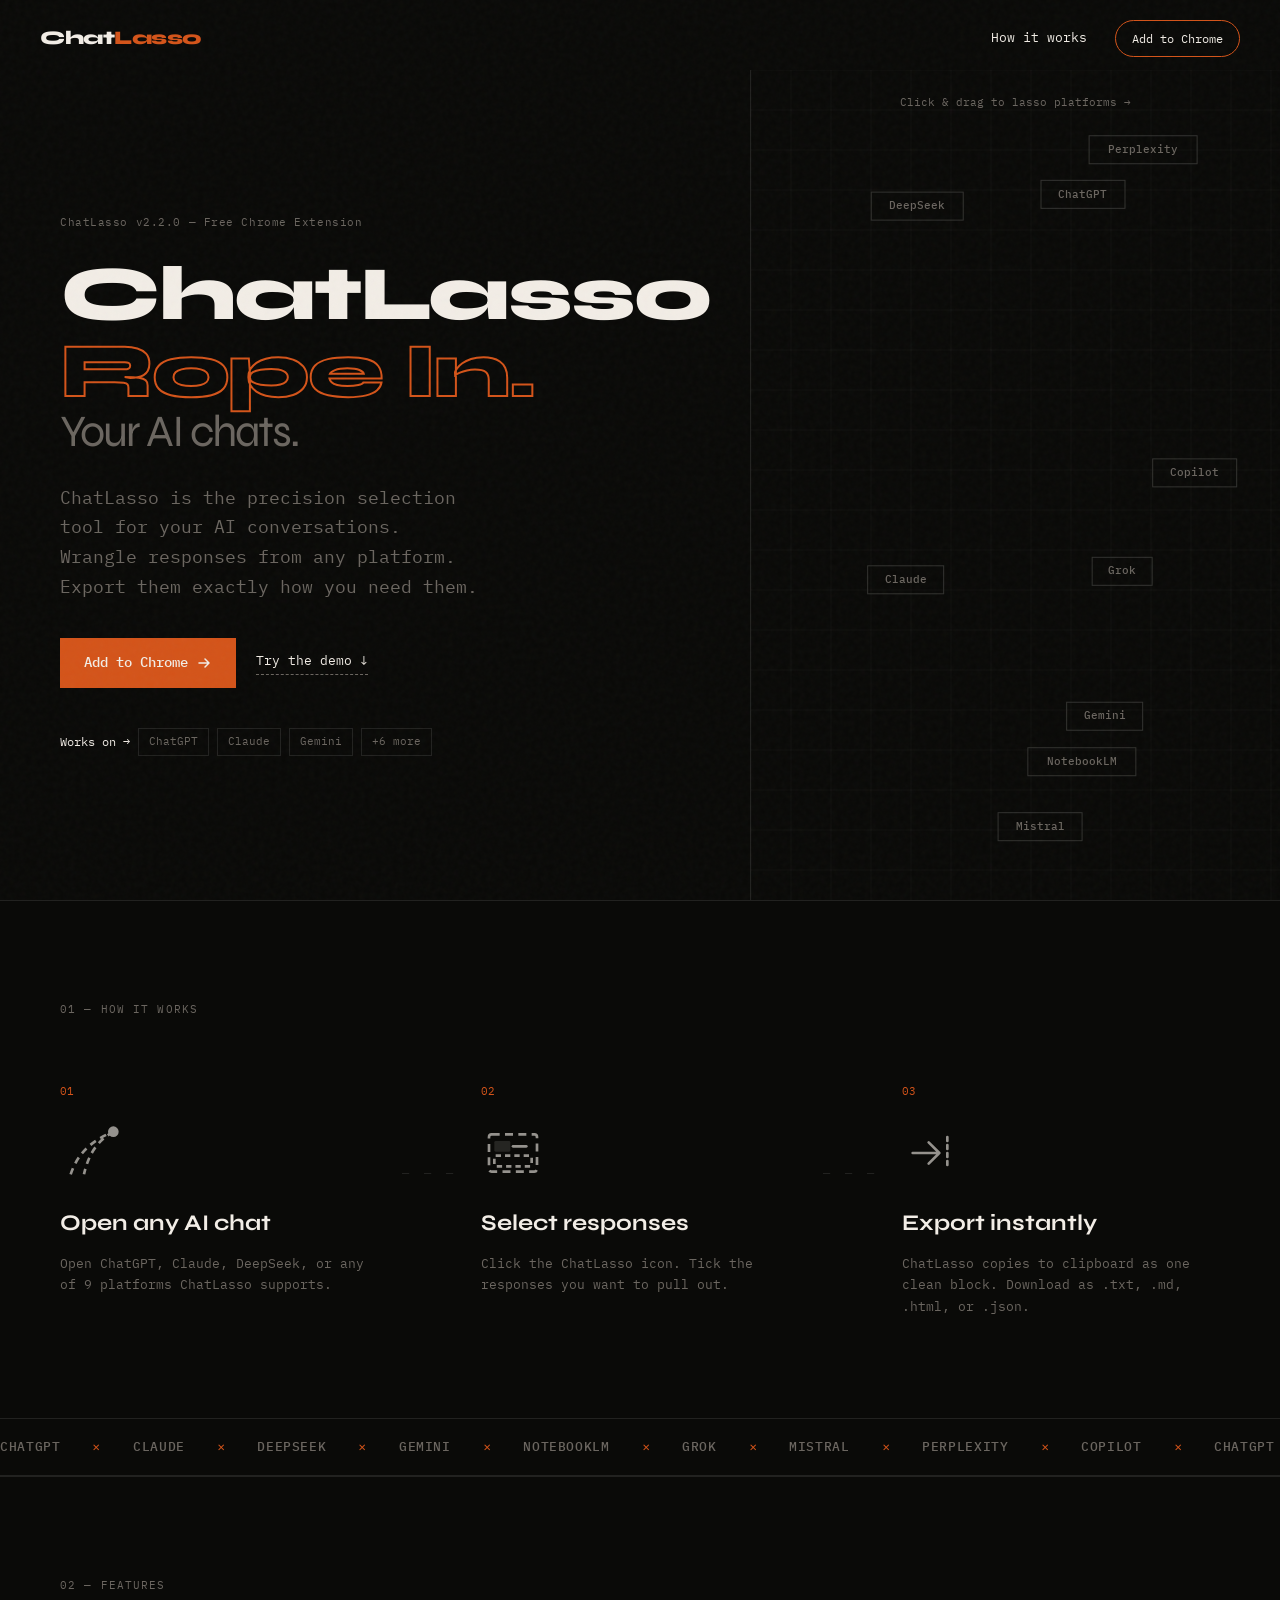
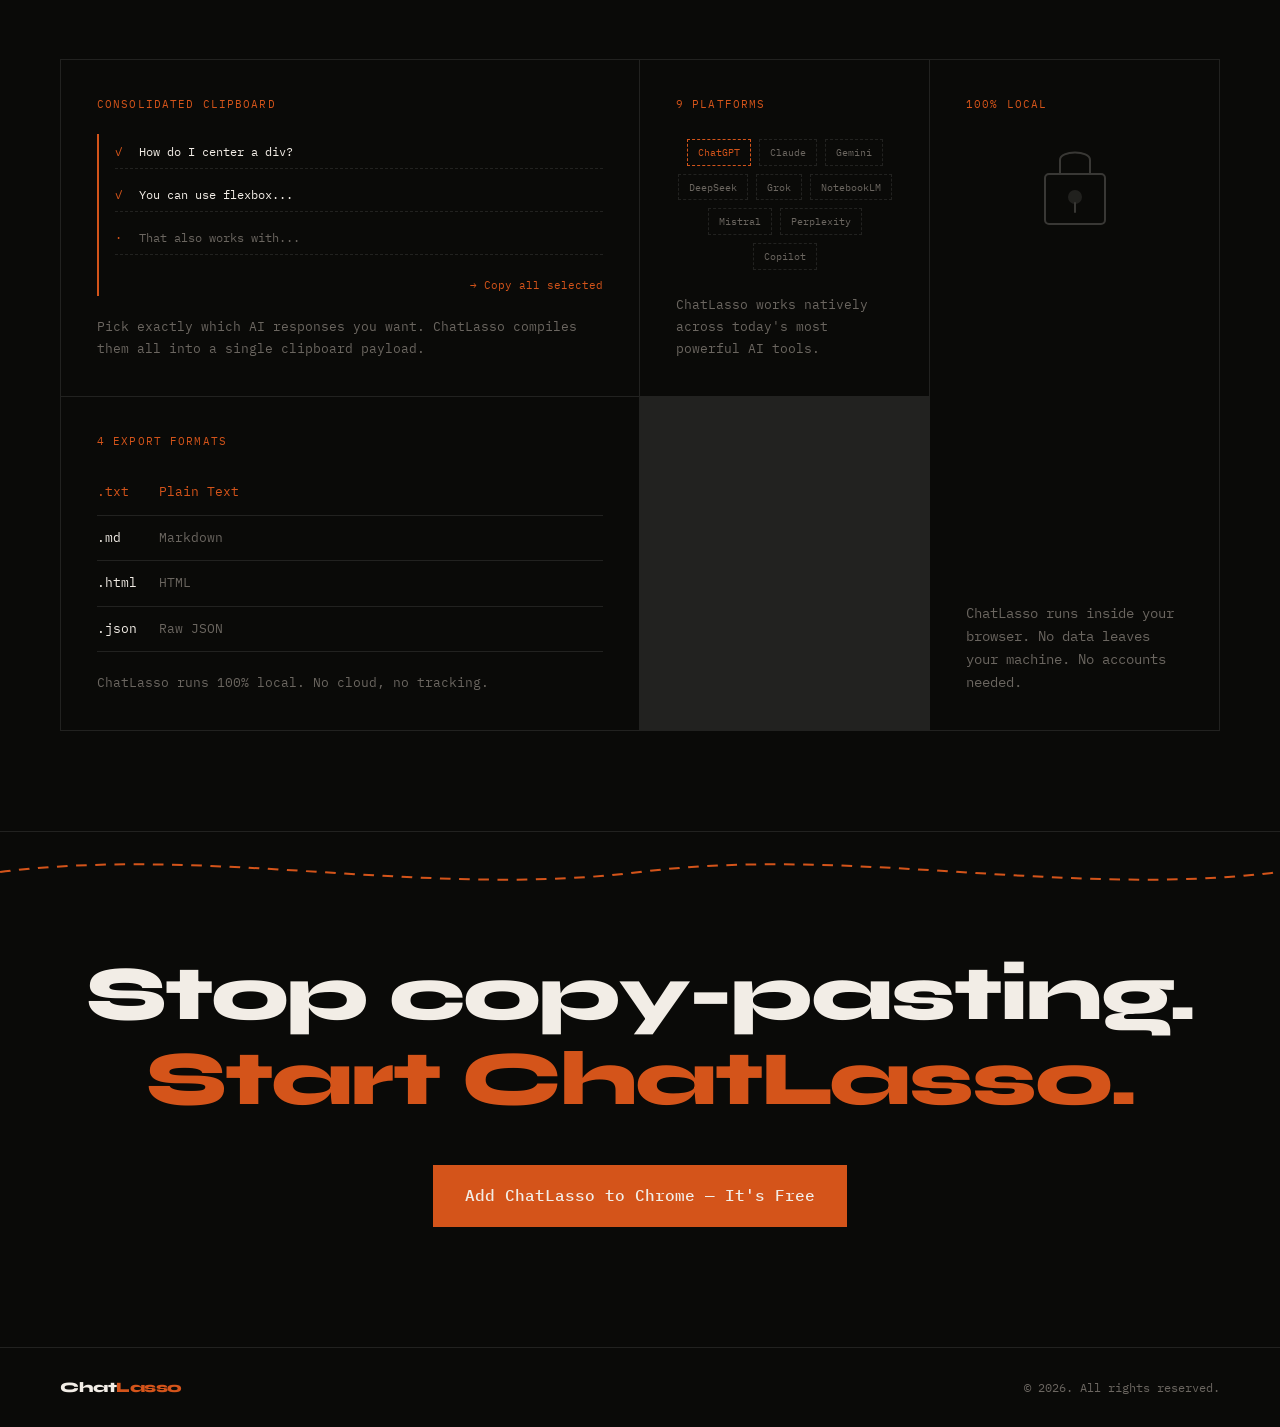
==== commit 8851b90e: "Update ChatLasso favicon and icons to use the actual app logo" ====
--- a/chatlasso/index.html
+++ b/chatlasso/index.html
@@ -17,10 +17,10 @@
     <meta property="og:url" content="https://intitech.dev/chatlasso/">
     <meta property="og:title" content="ChatLasso — Rope In Your AI Chats">
     <meta property="og:description" content="ChatLasso — Rope in your AI chats. Select, grab, and export responses from ChatGPT, Claude, Gemini, DeepSeek, Grok, and more. Free Chrome extension.">
-    <meta property="og:image" content="https://intitech.dev/favicon.svg">
-    <meta property="og:image:width" content="512">
-    <meta property="og:image:height" content="512">
-    <meta property="og:image:type" content="image/svg+xml">
+    <meta property="og:image" content="https://intitech.dev/chatlasso/icons/icon128.png">
+    <meta property="og:image:width" content="128">
+    <meta property="og:image:height" content="128">
+    <meta property="og:image:type" content="image/png">
     <meta property="og:site_name" content="ChatLasso">
 
     <!-- Twitter Cards -->
@@ -28,13 +28,15 @@
     <meta name="twitter:url" content="https://intitech.dev/chatlasso/">
     <meta name="twitter:title" content="ChatLasso — Rope In Your AI Chats">
     <meta name="twitter:description" content="ChatLasso — Rope in your AI chats. Select, grab, and export responses from ChatGPT, Claude, Gemini, DeepSeek, Grok, and more. Free Chrome extension.">
-    <meta name="twitter:image" content="https://intitech.dev/favicon.svg">
+    <meta name="twitter:image" content="https://intitech.dev/chatlasso/icons/icon128.png">
     <meta name="twitter:site" content="@intitechdev">
     <meta name="twitter:creator" content="@intitechdev">
 
     <!-- Icons -->
-    <link rel="icon" type="image/svg+xml" href="/favicon.svg">
-    <link rel="apple-touch-icon" href="/favicon.svg">
+    <link rel="icon" type="image/png" sizes="16x16" href="icons/icon16.png">
+    <link rel="icon" type="image/png" sizes="48x48" href="icons/icon48.png">
+    <link rel="icon" type="image/png" sizes="128x128" href="icons/icon128.png">
+    <link rel="apple-touch-icon" href="icons/icon128.png">
 
     <!-- Theme Color -->
     <meta name="theme-color" content="#0a0a08">
@@ -62,13 +64,13 @@
             "priceCurrency": "USD"
           },
           "description": "ChatLasso is a precision selection tool for AI conversations. Wrangle responses from ChatGPT, Claude, Gemini, DeepSeek, Grok, and more. Export exactly how you need them.",
-          "image": "https://intitech.dev/favicon.svg",
+          "image": "https://intitech.dev/chatlasso/icons/icon128.png",
           "publisher": {
             "@type": "Organization",
             "@id": "https://intitech.dev/#organization",
             "name": "IntiTech",
             "url": "https://intitech.dev",
-            "logo": "https://intitech.dev/favicon.svg"
+            "logo": "https://intitech.dev/chatlasso/icons/icon128.png"
           },
           "author": {
             "@type": "Person",
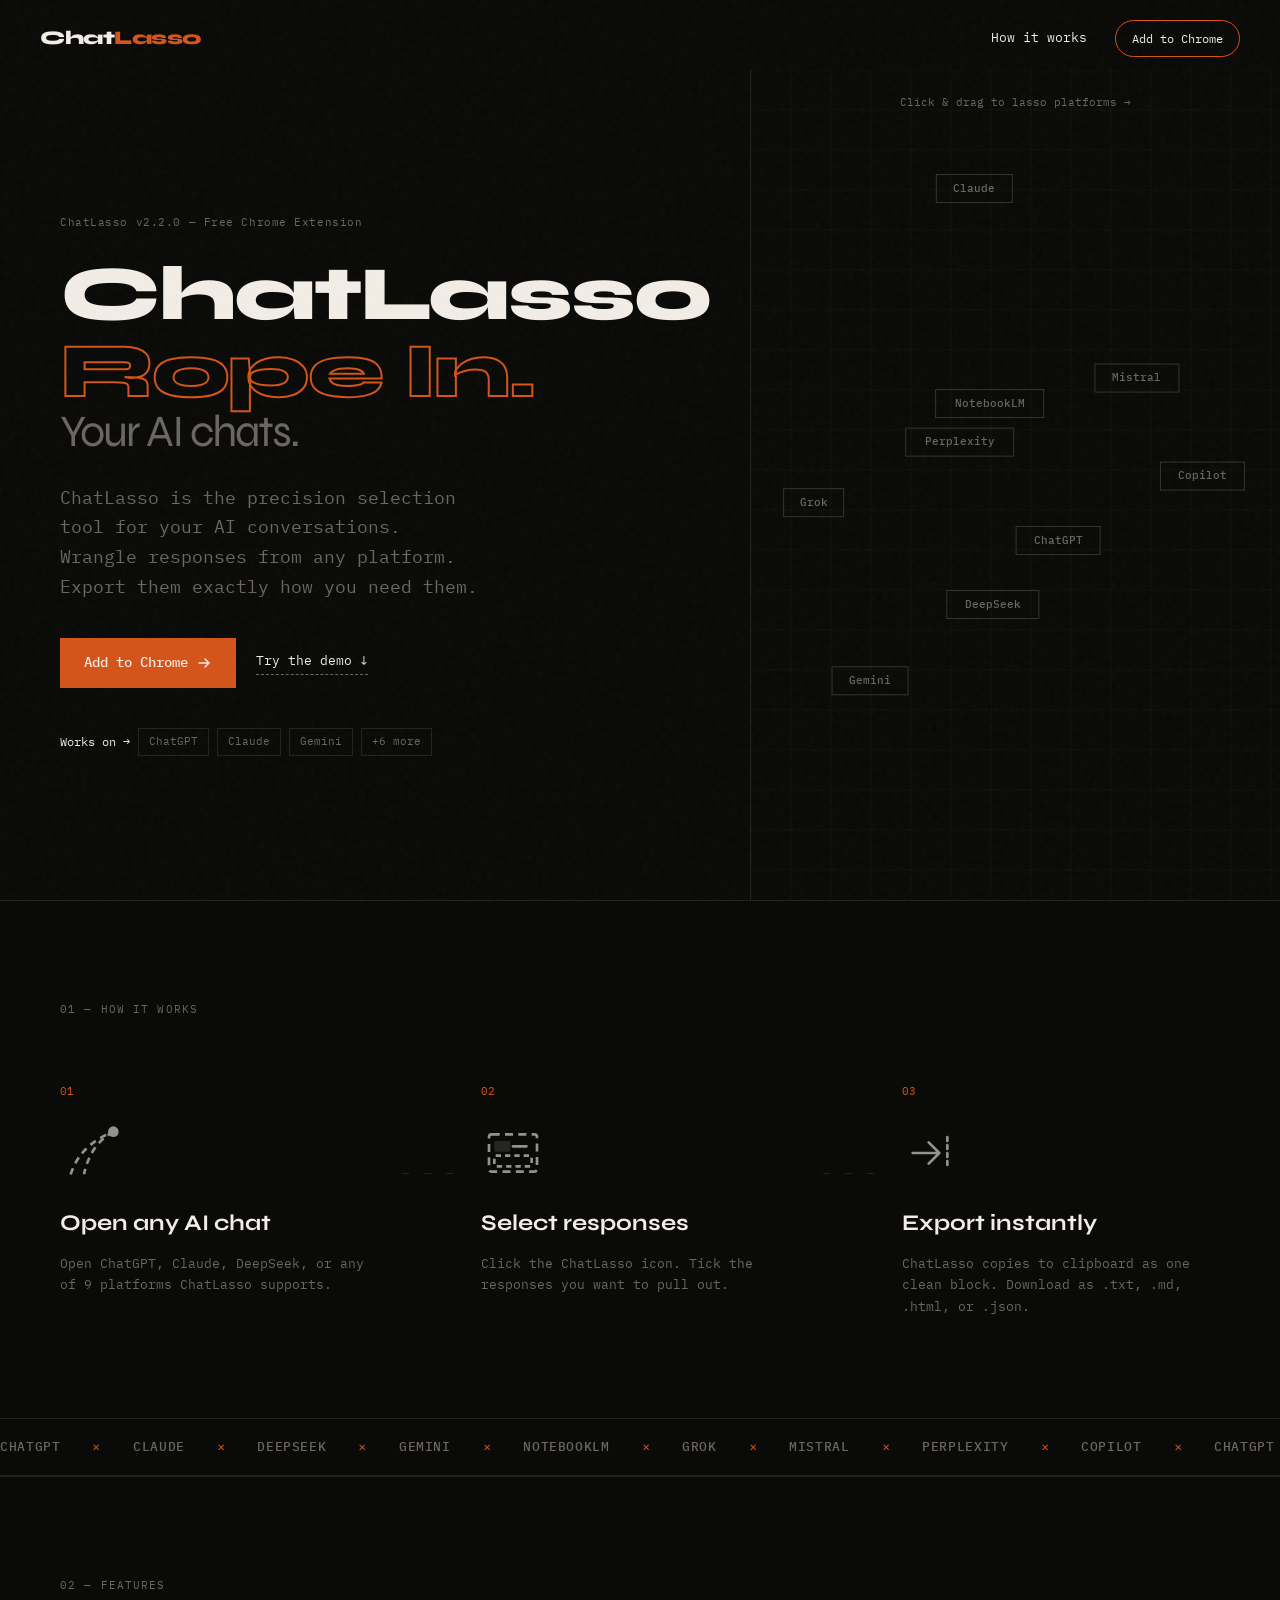
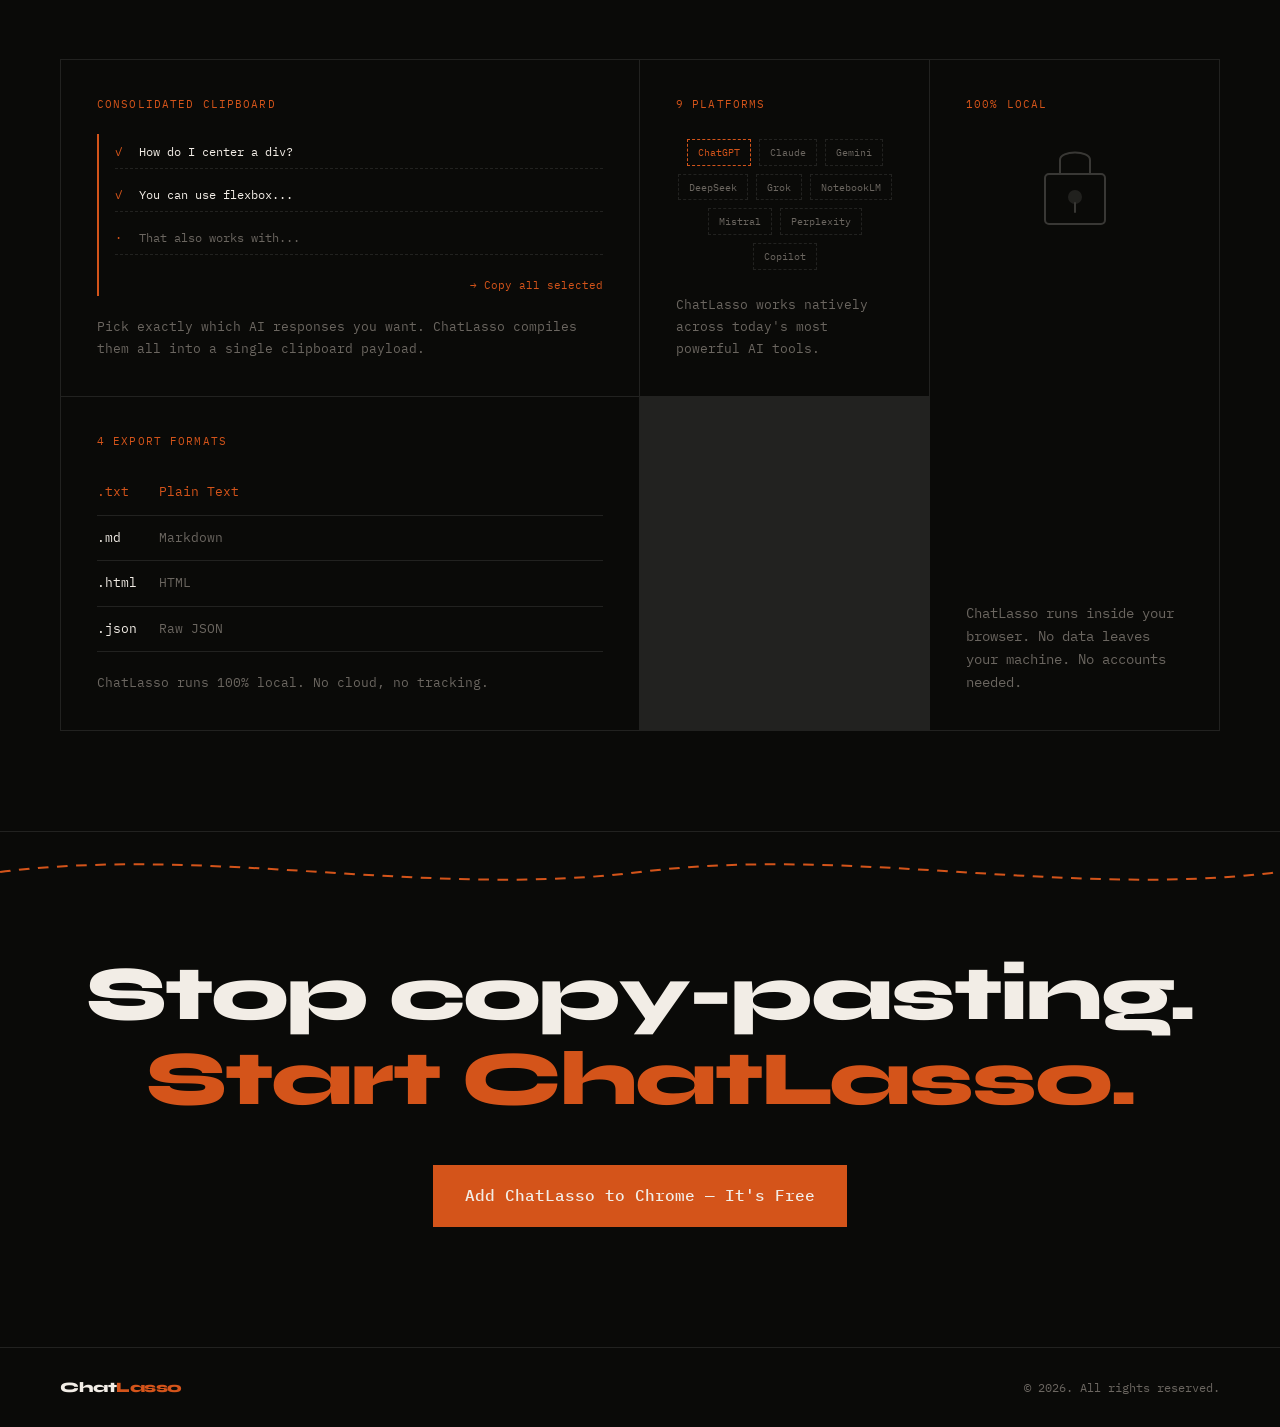
==== commit 560308ff: "fix(encoding): replace unicode em-dashes with standard hyphens in all title tags to resolve display " ====
--- a/chatlasso/index.html
+++ b/chatlasso/index.html
@@ -3,7 +3,7 @@
 <head>
     <meta charset="UTF-8">
     <meta name="viewport" content="width=device-width, initial-scale=1.0">
-    <title>ChatLasso — Rope In Your AI Chats</title>
+    <title>ChatLasso - Rope In Your AI Chats</title>
     <meta name="description" content="ChatLasso — Rope in your AI chats. Select, grab, and export responses from ChatGPT, Claude, Gemini, DeepSeek, Grok, and more. Free Chrome extension.">
     <meta name="keywords" content="ChatLasso, AI chat exporter, ChatGPT export, Claude export, AI conversation exporter, Chrome extension, AI chat organizer">
     <meta name="author" content="INTITECH">
